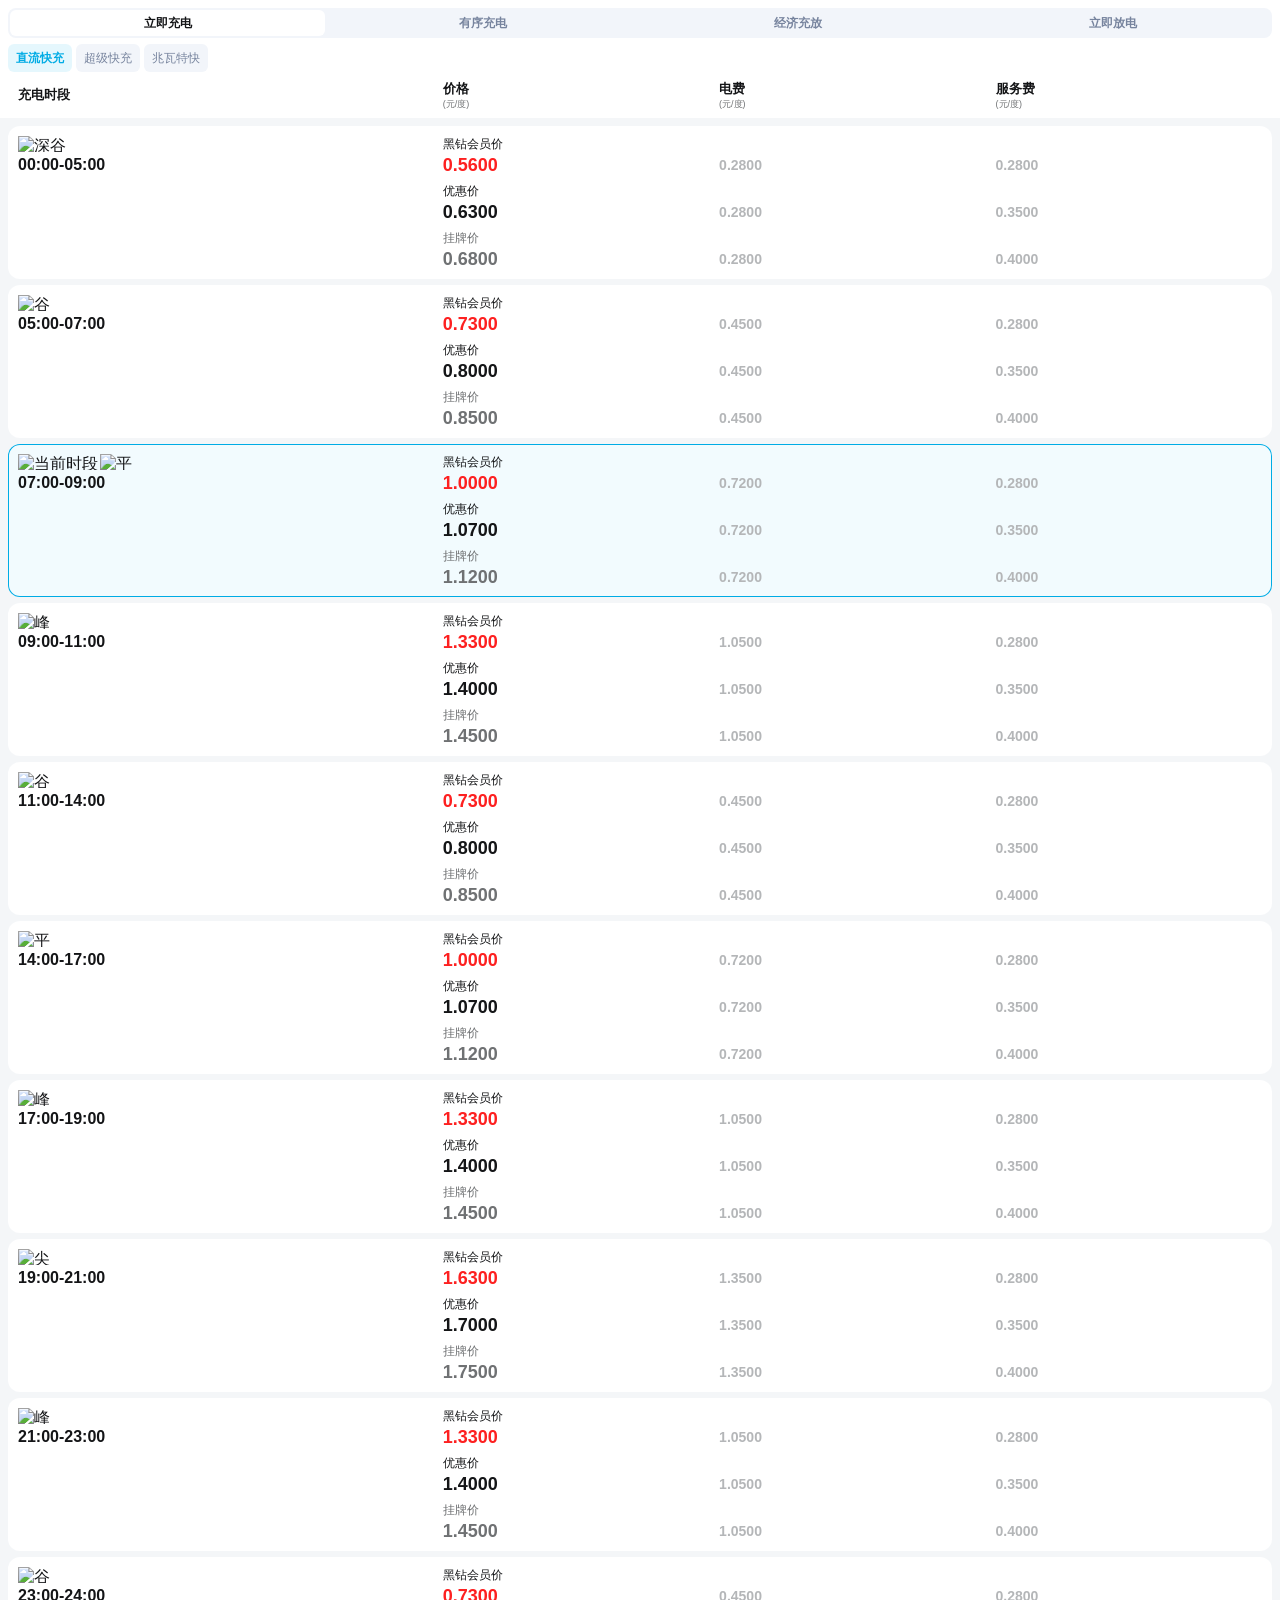
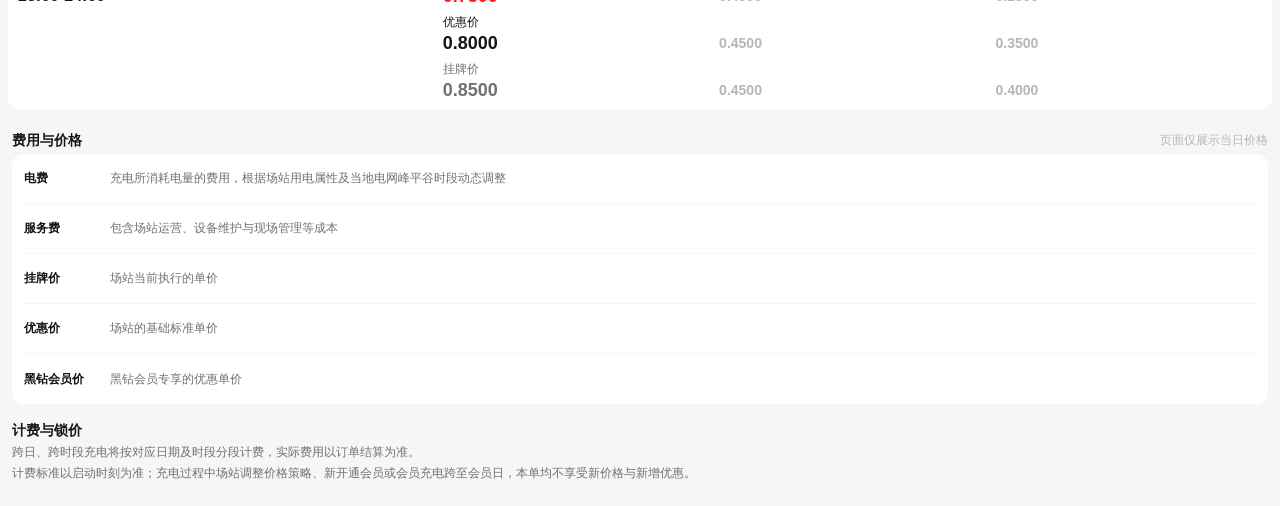
==== index.html @ 8cb590c4 "Add price detail H5 source" ====
<!doctype html>
<!--
  价格详情 H5 页面壳
  - 运行在 APP WebView 中，不包含 APP 原生导航栏。
  - 策略、终端和价格卡片由 app.js 动态渲染。
  - id 与 data-definition 是 JavaScript 查询和显隐控制的契约，修改时需同步 app.js。
-->
<html lang="zh-CN">
  <head>
    <meta charset="UTF-8" />
    <!-- viewport-fit=cover 用于兼容全面屏安全区，底部安全区由 CSS env() 处理。 -->
    <meta name="viewport" content="width=device-width, initial-scale=1, viewport-fit=cover" />
    <meta name="color-scheme" content="light" />
    <title>价格详情</title>
    <!-- 使用空 data favicon，避免静态服务额外请求 /favicon.ico 产生 404。 -->
    <link rel="icon" href="data:," />
    <link rel="stylesheet" href="./styles.css" />
  </head>
  <body>
    <main class="price-detail" id="priceDetail">
      <!--
        顶部吸附区：仅包含 H5 内的策略、终端和价格表头。
        APP 原生导航不在 H5 内重复实现。
      -->
      <header class="sticky-header" id="stickyHeader">
        <div class="top-menu" id="topMenu">
          <!--
            策略按钮由 renderStrategies() 注入；白色 slider 是固定底层节点。
            JS 只能删除/重建 .strategy-tab，不能整体清空 #strategyTabs，否则滑块会一并丢失。
          -->
          <section class="strategy-section" id="strategySection" aria-label="充电策略">
            <div class="strategy-tabs" id="strategyTabs">
              <span class="strategy-slider" aria-hidden="true"></span>
            </div>
          </section>

          <!--
            终端按钮由 renderTerminals() 注入；非立即充电策略会折叠整个区域。
            折叠依赖 .is-collapsed 的高度与透明度动画，不能改用 hidden 或 display:none。
          -->
          <section class="terminal-section" id="terminalSection" aria-label="终端类型">
            <div class="terminal-tabs" id="terminalTabs"></div>
          </section>
        </div>

        <!--
          表头与价格卡片共用 .price-grid / .price-columns 网格。
          调整列宽、左内边距或列间距时，必须同步检查卡片列是否仍对齐。
        -->
        <div class="table-head" aria-hidden="true">
          <div class="price-grid table-head-grid">
            <div class="period-head">充电时段</div>
            <div class="price-columns">
              <div class="column-head">
                <div class="column-title">
                  <span>价格</span>
                  <img src="./assets/plus@3x.png" alt="" />
                </div>
                <span class="column-unit">(元/度)</span>
              </div>
              <div class="column-head">
                <div class="column-title">
                  <span>电费</span>
                  <img src="./assets/equals@3x.png" alt="" />
                </div>
                <span class="column-unit">(元/度)</span>
              </div>
              <div class="column-head">
                <div class="column-title"><span>服务费</span></div>
                <span class="column-unit">(元/度)</span>
              </div>
            </div>
          </div>
        </div>
      </header>

      <!--
        当日时段卡片挂载点；完整内容由 renderSchedule() 一次性生成。
        当前卡片同时使用 .is-current 与 aria-current="time" 标识，供样式和滚动定位共同查询。
      -->
      <section class="schedule-list" id="scheduleList" aria-label="当日分时价格"></section>

      <!-- 费用说明是稳定 DOM，app.js 仅根据策略控制各 data-definition 行的显隐。 -->
      <section class="explanation">
        <div class="explanation-block">
          <div class="section-title-row">
            <h2>费用与价格</h2>
            <span>页面仅展示当日价格</span>
          </div>
          <dl class="definition-card">
            <!-- data-definition 的取值必须与 STRATEGY_CONFIG.definitions 保持一致。 -->
            <div data-definition="electricity"><dt>电费</dt><dd>充电所消耗电量的费用，根据场站用电属性及当地电网峰平谷时段动态调整</dd></div>
            <div data-definition="service"><dt>服务费</dt><dd>包含场站运营、设备维护与现场管理等成本</dd></div>
            <div data-definition="listed"><dt>挂牌价</dt><dd>场站当前执行的单价</dd></div>
            <div data-definition="discount"><dt>优惠价</dt><dd>场站的基础标准单价</dd></div>
            <div data-definition="member"><dt>黑钻会员价</dt><dd>黑钻会员专享的优惠单价</dd></div>
          </dl>
        </div>

        <div class="explanation-block billing-note">
          <h2>计费与锁价</h2>
          <p>跨日、跨时段充电将按对应日期及时段分段计费，实际费用以订单结算为准。</p>
          <p>计费标准以启动时刻为准；充电过程中场站调整价格策略、新开通会员或会员充电跨至会员日，本单均不享受新价格与新增优惠。</p>
        </div>
      </section>
    </main>

    <noscript>请启用 JavaScript 以查看价格详情。</noscript>
    <!-- 脚本放在 body 底部，确保执行时所有固定 DOM 锚点均已创建。 -->
    <script src="./app.js"></script>
  </body>
</html>
---- styles.css ----
/*
 * 价格详情 H5 样式说明
 * 1. 页面按移动端 WebView 实现，不包含 APP 原生导航高度。
 * 2. 表头与卡片必须共用同一套两级网格，避免响应式宽度下列错位。
 * 3. 所有图片均直接使用用户提供的 @3x PNG，CSS 中按逻辑像素设置尺寸。
 */

/* 数字专用字体：仅用于时间和价格，普通中文继续使用系统字体栈。 */
@font-face {
  font-family: "D-DIN-PRO";
  src: url("./fonts/D-DIN-PRO-600-SemiBold.woff2") format("woff2");
  font-style: normal;
  font-weight: 600;
  font-display: swap;
}

/* 设计变量：颜色、圆角和网格比例集中维护，避免组件内出现不同口径。 */
:root {
  --bg-page: #f4f6f8;
  --bg-white: #ffffff;
  --bg-blue-gray: #f2f5fa;
  --text-primary: #141517;
  --text-secondary: #6f7173;
  --text-note: #b4b6b8;
  --text-blue-gray: #77849e;
  --brand: #00ace5;
  --brand-10: rgba(0, 172, 229, 0.1);
  --current-bg: #f2fbfe;
  --price-red: #fd2020;
  --card-radius: 12px;
  --page-gutter: 8px;
  --column-gap: 10px;
  --period-ratio: 1fr;
  --price-ratio: 2fr;
}

/* 基础重置与 WebView 兼容。 */
* {
  box-sizing: border-box;
  -webkit-tap-highlight-color: transparent;
}

html {
  background: var(--bg-page);
  color: var(--text-primary);
  font-family: -apple-system, BlinkMacSystemFont, "PingFang SC", "Helvetica Neue", Arial, sans-serif;
  /* 禁止浏览器在终端折叠时自动修正 scrollY，避免列表被系统“拉回”。 */
  overflow-anchor: none;
  -webkit-text-size-adjust: 100%;
}

body {
  min-width: 280px;
  margin: 0;
  background: var(--bg-page);
}

button {
  font: inherit;
}

.price-detail {
  width: 100%;
  min-height: 100dvh;
  /* JS 在末尾时段无法顶到表头下方时，动态写入最小滚动补位高度。 */
  padding-bottom: var(--current-scroll-reserve, 0px);
  overflow-anchor: none;
  background: var(--bg-page);
}

/* 顶部吸附区：WebView 滚动时策略、终端和表头始终可见。 */
.sticky-header {
  position: sticky;
  z-index: 20;
  top: 0;
  width: 100%;
  background: var(--bg-white);
}

.top-menu {
  display: flex;
  flex-direction: column;
  gap: 0;
  width: 100%;
  padding: 8px 8px 0;
  background: var(--bg-white);
}

.top-menu[hidden],
.strategy-section[hidden] {
  display: none;
}

/*
 * 终端区域折叠动效：先淡出内容，40ms 后收起高度，表头随正常文档流上移。
 * 不使用 display:none，否则无法保留折叠过程。
 */
.terminal-section {
  max-height: 34px;
  padding-top: 6px;
  overflow: hidden;
  opacity: 1;
  transition:
    max-height 320ms cubic-bezier(0.22, 0.8, 0.24, 1),
    padding-top 320ms cubic-bezier(0.22, 0.8, 0.24, 1),
    opacity 160ms ease;
  transition-delay: 0ms;
  will-change: max-height, padding-top, opacity;
}

.terminal-section.is-collapsed {
  max-height: 0;
  padding-top: 0;
  opacity: 0;
  pointer-events: none;
  transition-delay: 40ms, 40ms, 0ms;
}

.strategy-section[hidden] + .terminal-section {
  max-height: 28px;
  padding-top: 0;
}

.strategy-section[hidden] + .terminal-section.is-collapsed {
  max-height: 0;
}

/* 策略 Tab：--tab-count / --tab-index 由 app.js 根据 APP 下发数据动态写入。 */
.strategy-tabs {
  --tab-count: 4;
  --tab-index: 0;
  position: relative;
  display: grid;
  grid-template-columns: repeat(var(--tab-count), minmax(0, 1fr));
  width: 100%;
  height: 30px;
  padding: 2px;
  overflow: hidden;
  border-radius: 8px;
  background: var(--bg-blue-gray);
}

/* 白色选中块只做 transform 位移，避免切换时直接显隐造成跳变。 */
.strategy-slider {
  position: absolute;
  z-index: 0;
  top: 2px;
  bottom: 2px;
  left: 2px;
  width: calc((100% - 4px) / var(--tab-count));
  border-radius: 6px;
  background: var(--bg-white);
  transform: translate3d(calc(var(--tab-index) * 100%), 0, 0);
  transition: transform 280ms cubic-bezier(0.22, 0.8, 0.24, 1);
  will-change: transform;
}

.strategy-tab {
  position: relative;
  z-index: 1;
  min-width: 0;
  height: 26px;
  padding: 6px 4px;
  overflow: hidden;
  border: 0;
  background: transparent;
  color: var(--text-blue-gray);
  font-size: 12px;
  font-weight: 600;
  line-height: 14px;
  text-align: center;
  text-overflow: ellipsis;
  white-space: nowrap;
  cursor: default;
  transition: color 180ms ease;
}

.strategy-tab.is-active {
  color: var(--text-primary);
}

.strategy-tab:focus,
.terminal-tab:focus {
  outline: none;
}

.strategy-tab[aria-disabled="false"] {
  cursor: pointer;
}

/* 终端数量较多时仅本行横向滚动，不允许撑宽整个页面。 */
.terminal-tabs {
  display: flex;
  gap: 4px;
  width: 100%;
  min-height: 28px;
  overflow-x: auto;
  overflow-y: hidden;
  scrollbar-width: none;
}

.terminal-tabs::-webkit-scrollbar {
  display: none;
}

.terminal-tab {
  flex: 0 0 auto;
  height: 28px;
  padding: 5px 8px;
  overflow: hidden;
  border: 0;
  border-radius: 6px;
  background: var(--bg-blue-gray);
  color: var(--text-blue-gray);
  font-size: 12px;
  font-weight: 400;
  line-height: 18px;
  text-overflow: ellipsis;
  white-space: nowrap;
}

.terminal-tab.is-active {
  background: var(--brand-10);
  color: var(--brand);
  font-weight: 600;
}

/* 表头与价格卡片共享的响应式列网格。 */
.table-head {
  width: 100%;
  padding: 8px;
  background: var(--bg-white);
}

/* 第一列时段占 1/3，右侧三列价格合计占 2/3。 */
.price-grid {
  display: grid;
  grid-template-columns: minmax(0, var(--period-ratio)) minmax(0, var(--price-ratio));
  column-gap: var(--column-gap);
  width: 100%;
  min-width: 0;
}

.table-head-grid {
  /* 与 .price-card 的 10px 左内边距成对维护，确保表头和卡片第一列起点一致。 */
  padding-left: 10px;
}

.period-head,
.column-title {
  color: var(--text-primary);
  font-size: 13px;
  font-weight: 600;
  line-height: 18px;
}

.period-head {
  display: flex;
  align-items: center;
}

/* 右侧“价格 / 电费 / 服务费”三列必须严格等分。 */
.price-columns,
.price-values {
  display: grid;
  grid-template-columns: repeat(3, minmax(0, 1fr));
  width: 100%;
  min-width: 0;
}

.column-head {
  min-width: 0;
}

.column-title {
  display: flex;
  align-items: center;
  justify-content: space-between;
  min-width: 0;
  padding-right: 12px;
}

.column-title img {
  display: block;
  width: 8px;
  height: 8px;
  object-fit: contain;
}

.column-unit {
  display: block;
  color: var(--text-secondary);
  font-size: 9px;
  font-weight: 400;
  line-height: 12px;
}

/* 当日价格列表：卡片数量由后台时段配置决定。 */
.schedule-list {
  display: flex;
  flex-direction: column;
  gap: 6px;
  width: 100%;
  padding: 8px;
}

.price-card {
  width: 100%;
  min-width: 0;
  /* 左侧 10px 必须与 .table-head-grid 同步修改，否则响应式布局下列会错位。 */
  padding: 10px 0 10px 10px;
  overflow: hidden;
  border-radius: var(--card-radius);
  background: var(--bg-white);
}

/* 使用 inset 描边，不改变卡片实际尺寸，保证当前卡和普通卡列坐标一致。 */
.price-card.is-current {
  background: var(--current-bg);
  box-shadow: inset 0 0 0 1px var(--brand);
}

.period-cell {
  display: flex;
  min-width: 0;
  flex-direction: column;
  align-items: flex-start;
  gap: 4px;
}

.period-badges {
  display: flex;
  align-items: flex-start;
  gap: 2px;
  height: 16px;
}

/* @3x 角标按 16px 逻辑高度展示；宽度跟随图片原始比例。 */
.period-badge {
  display: block;
  width: auto;
  height: 16px;
  object-fit: contain;
}

.period-time {
  max-width: 100%;
  overflow: hidden;
  color: var(--text-primary);
  font-family: "D-DIN-PRO", "DIN Condensed", sans-serif;
  font-size: 16px;
  font-weight: 600;
  line-height: 18px;
  text-align: left;
  text-overflow: clip;
  white-space: nowrap;
}

.price-rows {
  display: flex;
  min-width: 0;
  flex-direction: column;
  justify-content: center;
  gap: 8px;
}

.price-row {
  min-width: 0;
}

.price-name {
  display: flex;
  align-items: center;
  gap: 2px;
  min-width: 0;
  margin: 0 0 2px;
  color: var(--text-primary);
  font-size: 12px;
  font-weight: 400;
  line-height: 17px;
}

/* 充 / 放方向图原图为 39×39，页面按三倍图规则显示为 13×13。 */
.price-name img {
  display: block;
  flex: 0 0 auto;
  width: 13px;
  height: 13px;
  object-fit: contain;
}

.price-values {
  align-items: center;
  color: var(--text-note);
  font-family: "D-DIN-PRO", "DIN Condensed", sans-serif;
  font-size: 14px;
  font-weight: 600;
  line-height: 17px;
}

.price-values span {
  min-width: 0;
  overflow: hidden;
  text-overflow: clip;
  white-space: nowrap;
}

.price-values .total {
  color: var(--text-primary);
  font-size: 18px;
  line-height: 20px;
}

.price-row.is-featured .total {
  color: var(--price-red);
}

.price-row.listed .price-name,
.price-row.listed .total {
  color: var(--text-secondary);
}

/* 费用说明区：底部额外叠加 iOS 安全区。 */
.explanation {
  display: flex;
  flex-direction: column;
  gap: 16px;
  width: 100%;
  padding: 12px 12px calc(24px + env(safe-area-inset-bottom));
}

.explanation-block {
  display: flex;
  flex-direction: column;
  gap: 4px;
  min-width: 0;
}

.section-title-row {
  display: flex;
  align-items: center;
  justify-content: space-between;
  gap: 12px;
}

.explanation h2 {
  margin: 0;
  color: var(--text-primary);
  font-size: 14px;
  font-weight: 600;
  line-height: 20px;
}

.section-title-row > span {
  flex: 0 0 auto;
  color: var(--text-note);
  font-size: 12px;
  line-height: 17px;
}

.definition-card {
  margin: 0;
  padding: 0 12px;
  overflow: hidden;
  border-radius: var(--card-radius);
  background: var(--bg-white);
}

.definition-card > div {
  display: grid;
  grid-template-columns: 86px minmax(0, 1fr);
  align-items: center;
  min-height: 50px;
  padding: 12px 0;
  border-bottom: 0.5px solid #f4f6f8;
  font-size: 12px;
  line-height: 17px;
}

.definition-card > div:last-child {
  border-bottom: 0;
}

.definition-card > div[hidden] {
  display: none;
}

/* 部分定义行会被策略隐藏，JS 给最后一个可见行补此类以移除分隔线。 */
.definition-card > div.is-last-visible {
  border-bottom: 0;
}

.definition-card dt {
  color: var(--text-primary);
  font-weight: 600;
}

.definition-card dd {
  min-width: 0;
  margin: 0;
  color: var(--text-secondary);
  font-weight: 400;
}

.billing-note p {
  margin: 0;
  color: var(--text-secondary);
  font-size: 12px;
  font-weight: 400;
  line-height: 17px;
}

noscript {
  display: block;
  padding: 24px;
  color: var(--text-secondary);
  text-align: center;
}

/* 极窄 WebView 仅压缩字号，不改变核心列比例。 */
@media (max-width: 330px) {
  .strategy-tab {
    padding-inline: 2px;
    font-size: 11px;
  }

  .period-time {
    font-size: 15px;
  }

  .price-values {
    font-size: 13px;
  }

  .price-values .total {
    font-size: 16px;
  }
}

/* 尊重系统“减少动态效果”：保留状态切换，但将动画缩短到近似瞬时。 */
@media (prefers-reduced-motion: reduce) {
  .strategy-slider,
  .strategy-tab,
  .terminal-section {
    transition-duration: 1ms;
    transition-delay: 0ms;
  }
}
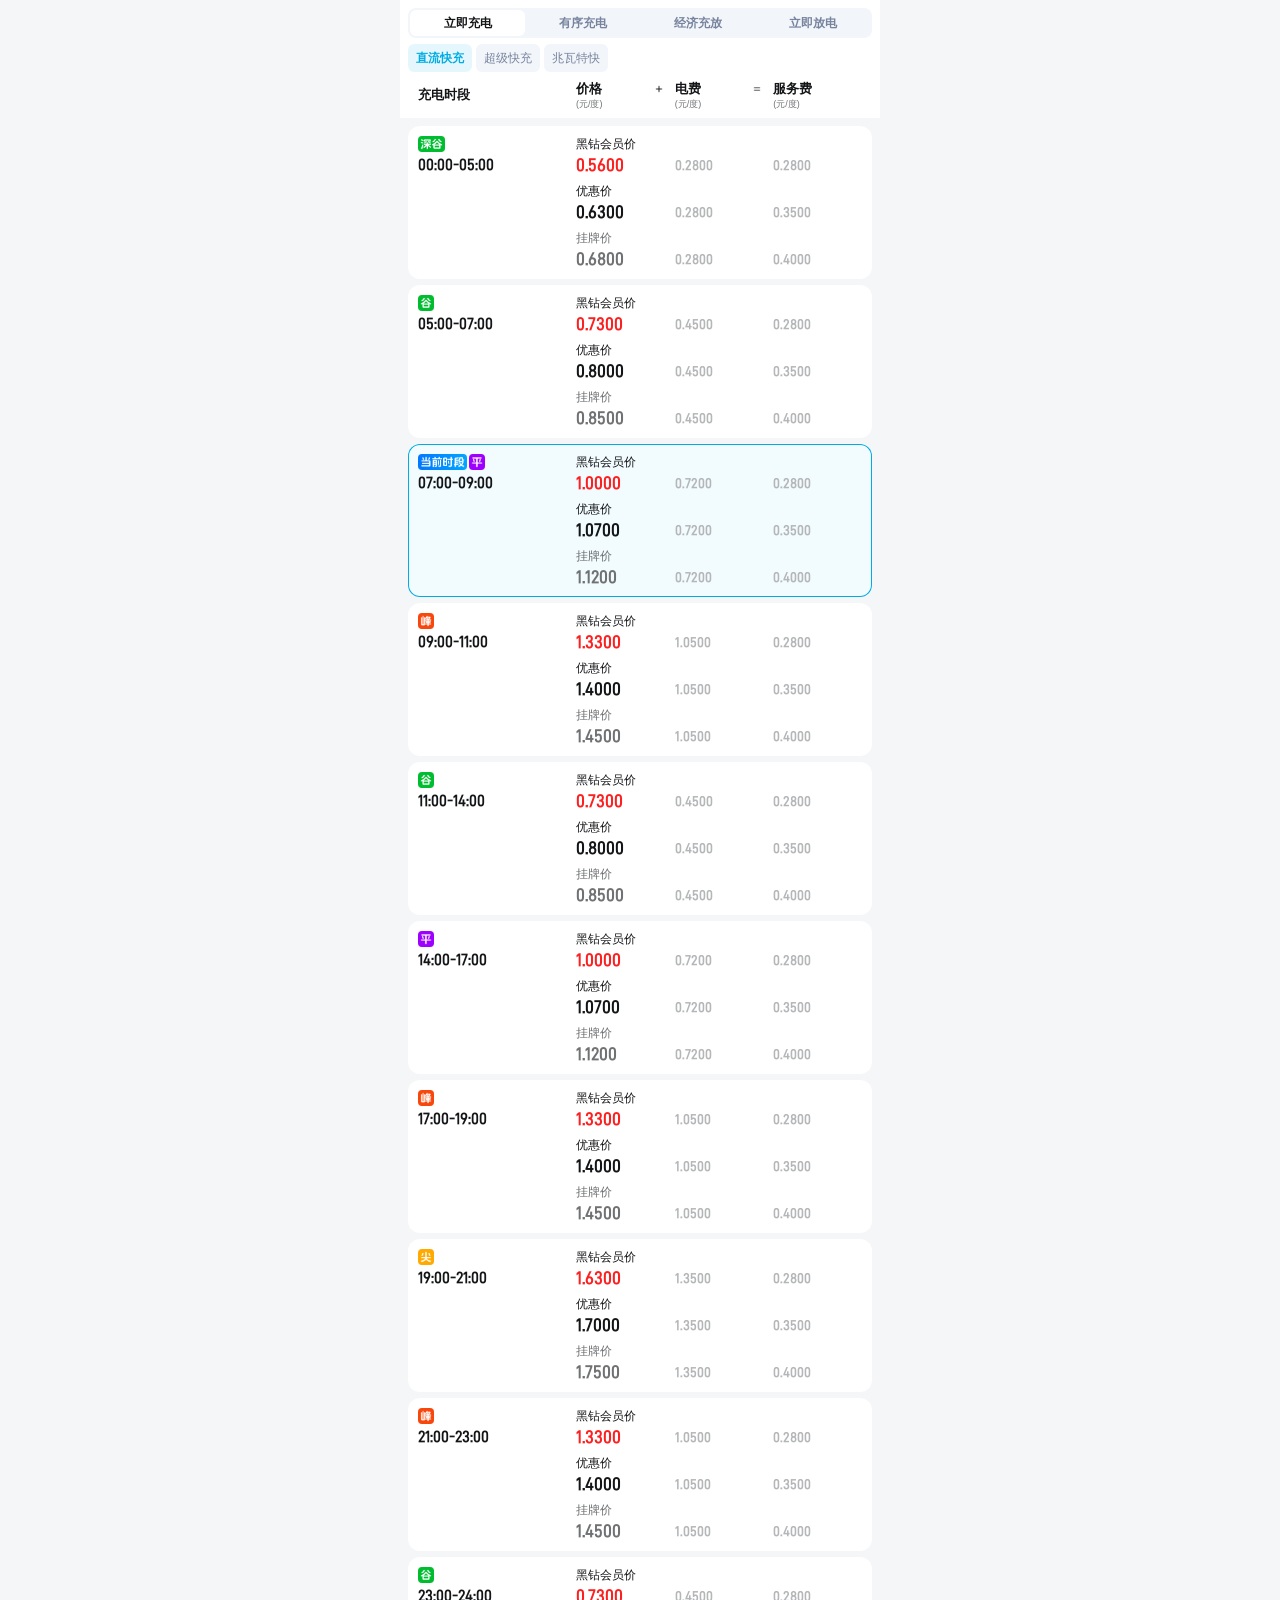
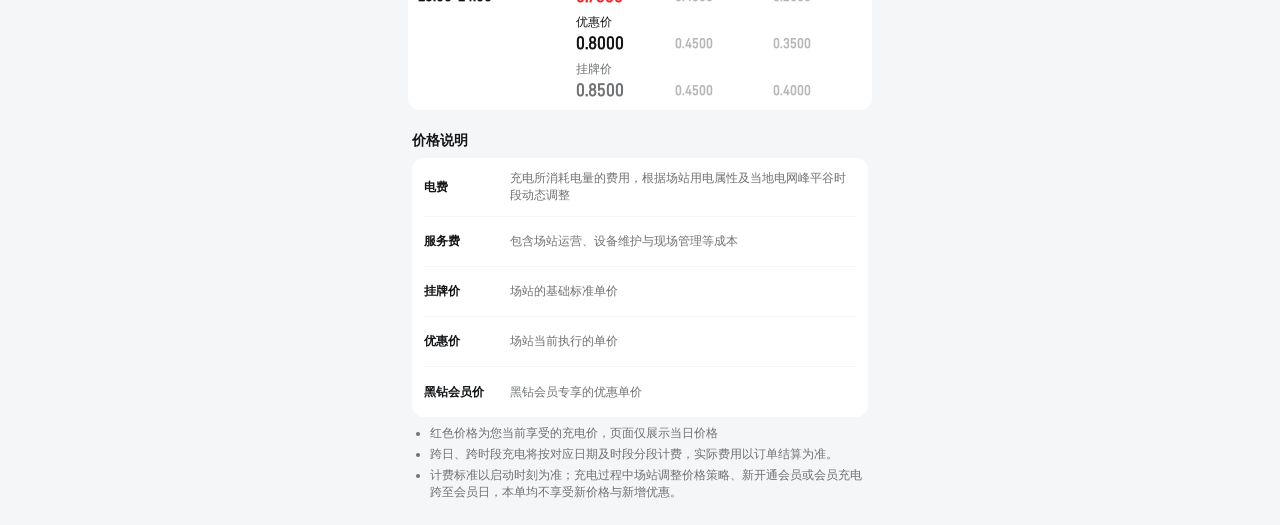
==== commit f6cb3ecd: "Update price display rules and design notes" ====
--- a/index.html
+++ b/index.html
@@ -80,27 +80,26 @@
       -->
       <section class="schedule-list" id="scheduleList" aria-label="当日分时价格"></section>
 
-      <!-- 费用说明是稳定 DOM，app.js 仅根据策略控制各 data-definition 行的显隐。 -->
+      <!--
+        价格说明是稳定 DOM，app.js 根据当前页面实际展示的价格类型控制各 data-definition 行的显隐。
+        底部三条计费提示为所有策略共用文案，不参与动态显隐。
+      -->
       <section class="explanation">
         <div class="explanation-block">
-          <div class="section-title-row">
-            <h2>费用与价格</h2>
-            <span>页面仅展示当日价格</span>
-          </div>
+          <h2>价格说明</h2>
           <dl class="definition-card">
             <!-- data-definition 的取值必须与 STRATEGY_CONFIG.definitions 保持一致。 -->
             <div data-definition="electricity"><dt>电费</dt><dd>充电所消耗电量的费用，根据场站用电属性及当地电网峰平谷时段动态调整</dd></div>
             <div data-definition="service"><dt>服务费</dt><dd>包含场站运营、设备维护与现场管理等成本</dd></div>
-            <div data-definition="listed"><dt>挂牌价</dt><dd>场站当前执行的单价</dd></div>
-            <div data-definition="discount"><dt>优惠价</dt><dd>场站的基础标准单价</dd></div>
+            <div data-definition="listed"><dt>挂牌价</dt><dd>场站的基础标准单价</dd></div>
+            <div data-definition="discount"><dt>优惠价</dt><dd>场站当前执行的单价</dd></div>
             <div data-definition="member"><dt>黑钻会员价</dt><dd>黑钻会员专享的优惠单价</dd></div>
           </dl>
-        </div>
-
-        <div class="explanation-block billing-note">
-          <h2>计费与锁价</h2>
-          <p>跨日、跨时段充电将按对应日期及时段分段计费，实际费用以订单结算为准。</p>
-          <p>计费标准以启动时刻为准；充电过程中场站调整价格策略、新开通会员或会员充电跨至会员日，本单均不享受新价格与新增优惠。</p>
+          <ul class="price-notes">
+            <li>红色价格为您当前享受的充电价，页面仅展示当日价格</li>
+            <li>跨日、跨时段充电将按对应日期及时段分段计费，实际费用以订单结算为准。</li>
+            <li>计费标准以启动时刻为准；充电过程中场站调整价格策略、新开通会员或会员充电跨至会员日，本单均不享受新价格与新增优惠。</li>
+          </ul>
         </div>
       </section>
     </main>
--- a/styles.css
+++ b/styles.css
@@ -61,7 +61,10 @@
 
 .price-detail {
   width: 100%;
+  /* 手机保持满宽；平板、折叠屏和横屏超过 480px 后居中，避免价格列被过度拉散。 */
+  max-width: 480px;
   min-height: 100dvh;
+  margin-inline: auto;
   /* JS 在末尾时段无法顶到表头下方时，动态写入最小滚动补位高度。 */
   padding-bottom: var(--current-scroll-reserve, 0px);
   overflow-anchor: none;
@@ -415,8 +418,9 @@
   color: var(--price-red);
 }
 
-.price-row.listed .price-name,
-.price-row.listed .total {
+/* 最后一档由 JS 按排序结果动态标记，不再与“挂牌价”类型硬编码绑定。 */
+.price-row.is-muted .price-name,
+.price-row.is-muted .total {
   color: var(--text-secondary);
 }
 
@@ -424,7 +428,6 @@
 .explanation {
   display: flex;
   flex-direction: column;
-  gap: 16px;
   width: 100%;
   padding: 12px 12px calc(24px + env(safe-area-inset-bottom));
 }
@@ -432,15 +435,9 @@
 .explanation-block {
   display: flex;
   flex-direction: column;
-  gap: 4px;
-  min-width: 0;
-}
-
-.section-title-row {
-  display: flex;
-  align-items: center;
-  justify-content: space-between;
-  gap: 12px;
+  /* 标题、说明卡和计费提示按 Figma 统一使用 8px 垂直间距。 */
+  gap: 8px;
+  min-width: 0;
 }
 
 .explanation h2 {
@@ -449,13 +446,6 @@
   font-size: 14px;
   font-weight: 600;
   line-height: 20px;
-}
-
-.section-title-row > span {
-  flex: 0 0 auto;
-  color: var(--text-note);
-  font-size: 12px;
-  line-height: 17px;
 }
 
 .definition-card {
@@ -502,8 +492,13 @@
   font-weight: 400;
 }
 
-.billing-note p {
+.price-notes {
+  display: flex;
+  flex-direction: column;
+  gap: 4px;
+  width: 100%;
   margin: 0;
+  padding-left: 18px;
   color: var(--text-secondary);
   font-size: 12px;
   font-weight: 400;
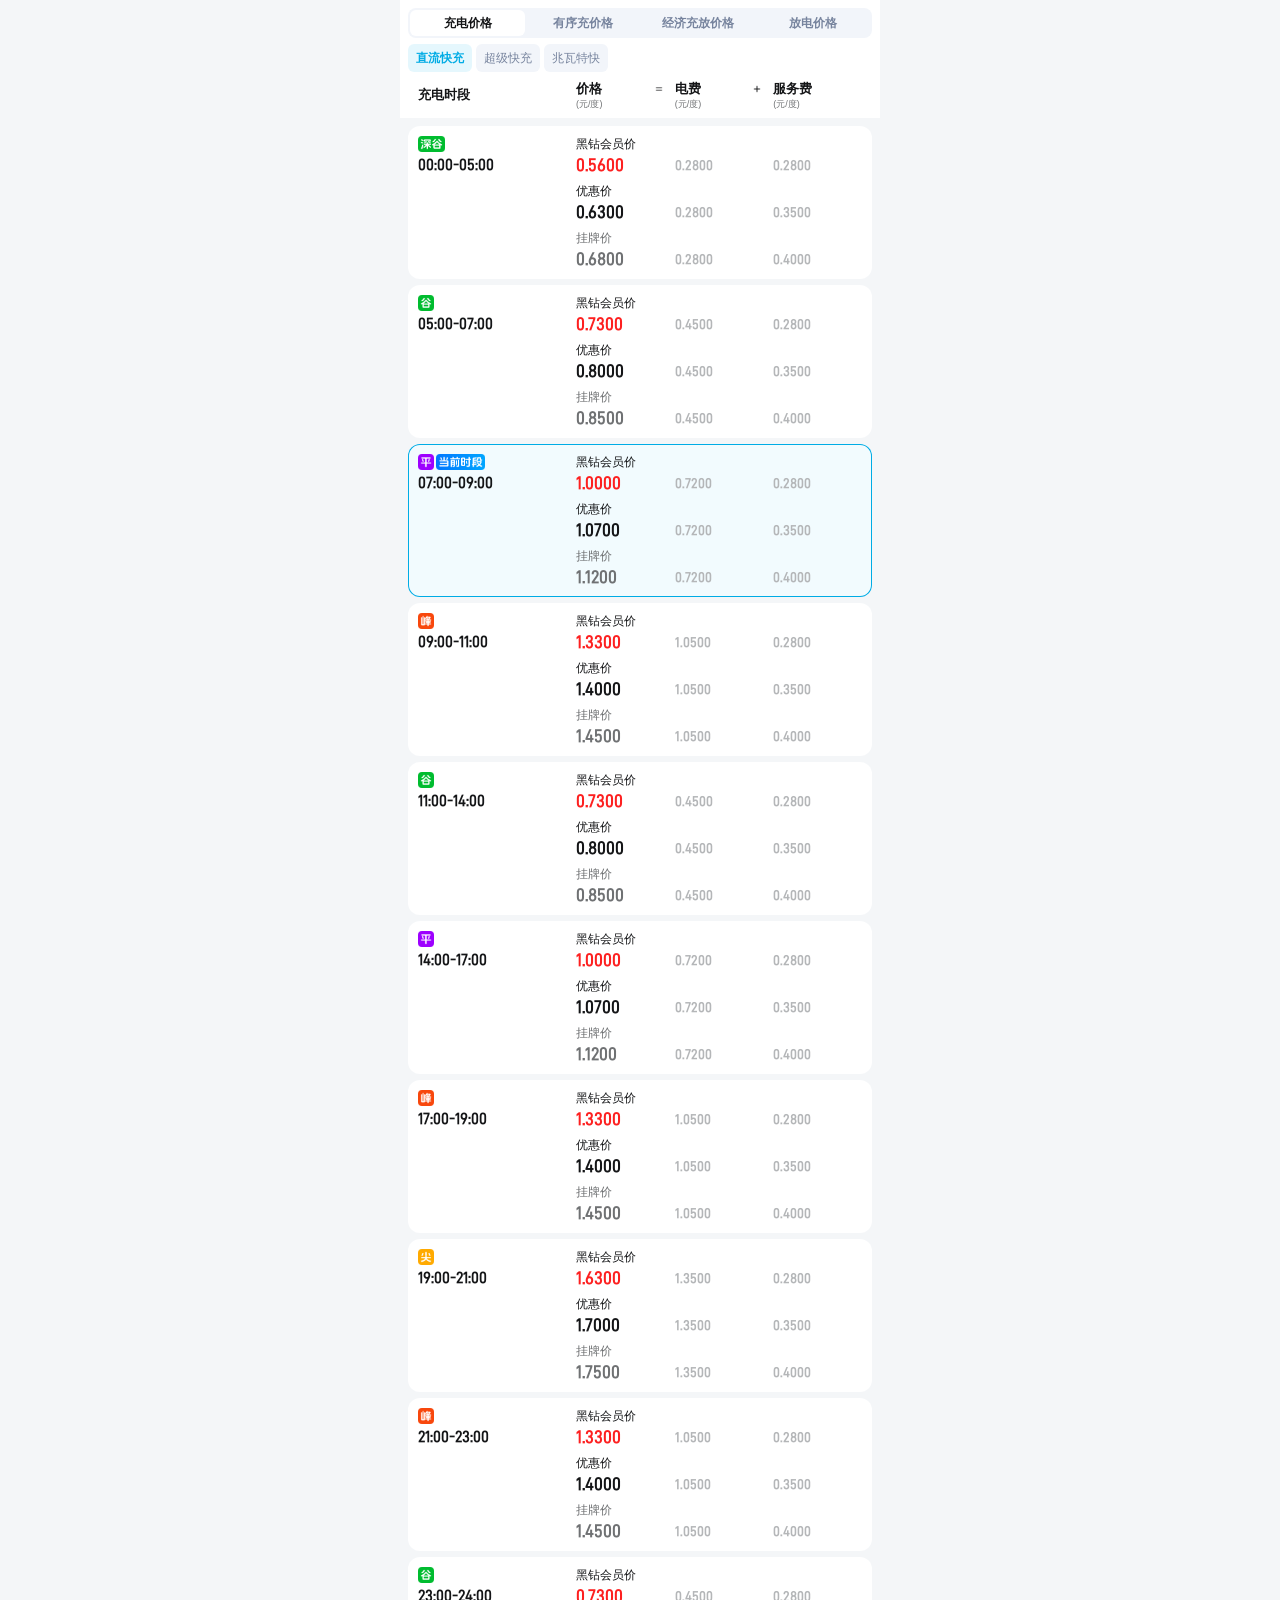
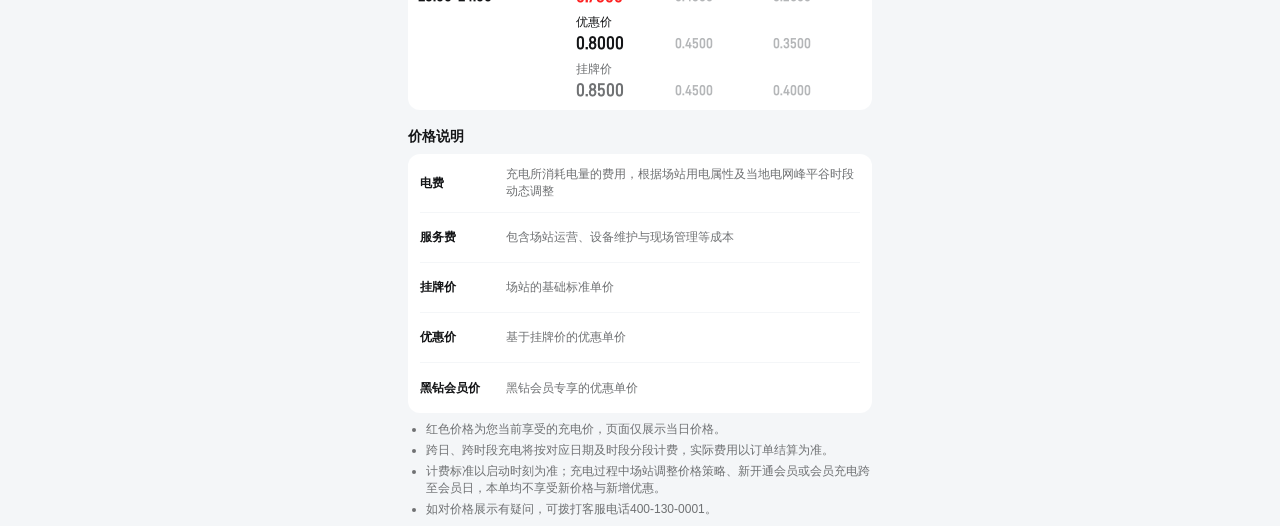
==== commit cd5faebe: "Update price details layout, tabs and copy" ====
--- a/index.html
+++ b/index.html
@@ -35,7 +35,7 @@
           </section>
 
           <!--
-            终端按钮由 renderTerminals() 注入；非立即充电策略会折叠整个区域。
+            终端按钮由 renderTerminals() 注入；非“充电价格”策略会折叠整个区域。
             折叠依赖 .is-collapsed 的高度与透明度动画，不能改用 hidden 或 display:none。
           -->
           <section class="terminal-section" id="terminalSection" aria-label="终端类型">
@@ -54,14 +54,14 @@
               <div class="column-head">
                 <div class="column-title">
                   <span>价格</span>
-                  <img src="./assets/plus@3x.png" alt="" />
+                  <img src="./assets/equals@3x.png" alt="" />
                 </div>
                 <span class="column-unit">(元/度)</span>
               </div>
               <div class="column-head">
                 <div class="column-title">
                   <span>电费</span>
-                  <img src="./assets/equals@3x.png" alt="" />
+                  <img src="./assets/plus@3x.png" alt="" />
                 </div>
                 <span class="column-unit">(元/度)</span>
               </div>
@@ -82,7 +82,7 @@
 
       <!--
         价格说明是稳定 DOM，app.js 根据当前页面实际展示的价格类型控制各 data-definition 行的显隐。
-        底部三条计费提示为所有策略共用文案，不参与动态显隐。
+        底部四条计费提示为所有策略共用文案，不参与动态显隐。
       -->
       <section class="explanation">
         <div class="explanation-block">
@@ -92,13 +92,14 @@
             <div data-definition="electricity"><dt>电费</dt><dd>充电所消耗电量的费用，根据场站用电属性及当地电网峰平谷时段动态调整</dd></div>
             <div data-definition="service"><dt>服务费</dt><dd>包含场站运营、设备维护与现场管理等成本</dd></div>
             <div data-definition="listed"><dt>挂牌价</dt><dd>场站的基础标准单价</dd></div>
-            <div data-definition="discount"><dt>优惠价</dt><dd>场站当前执行的单价</dd></div>
+            <div data-definition="discount"><dt>优惠价</dt><dd>基于挂牌价的优惠单价</dd></div>
             <div data-definition="member"><dt>黑钻会员价</dt><dd>黑钻会员专享的优惠单价</dd></div>
           </dl>
           <ul class="price-notes">
-            <li>红色价格为您当前享受的充电价，页面仅展示当日价格</li>
+            <li>红色价格为您当前享受的充电价，页面仅展示当日价格。</li>
             <li>跨日、跨时段充电将按对应日期及时段分段计费，实际费用以订单结算为准。</li>
             <li>计费标准以启动时刻为准；充电过程中场站调整价格策略、新开通会员或会员充电跨至会员日，本单均不享受新价格与新增优惠。</li>
+            <li>如对价格展示有疑问，可拨打客服电话400-130-0001。</li>
           </ul>
         </div>
       </section>
--- a/styles.css
+++ b/styles.css
@@ -429,7 +429,8 @@
   display: flex;
   flex-direction: column;
   width: 100%;
-  padding: 12px 12px calc(24px + env(safe-area-inset-bottom));
+  /* 四周设计内边距统一为 8px，底部在此基础上叠加系统安全区。 */
+  padding: 8px 8px calc(8px + env(safe-area-inset-bottom));
 }
 
 .explanation-block {
